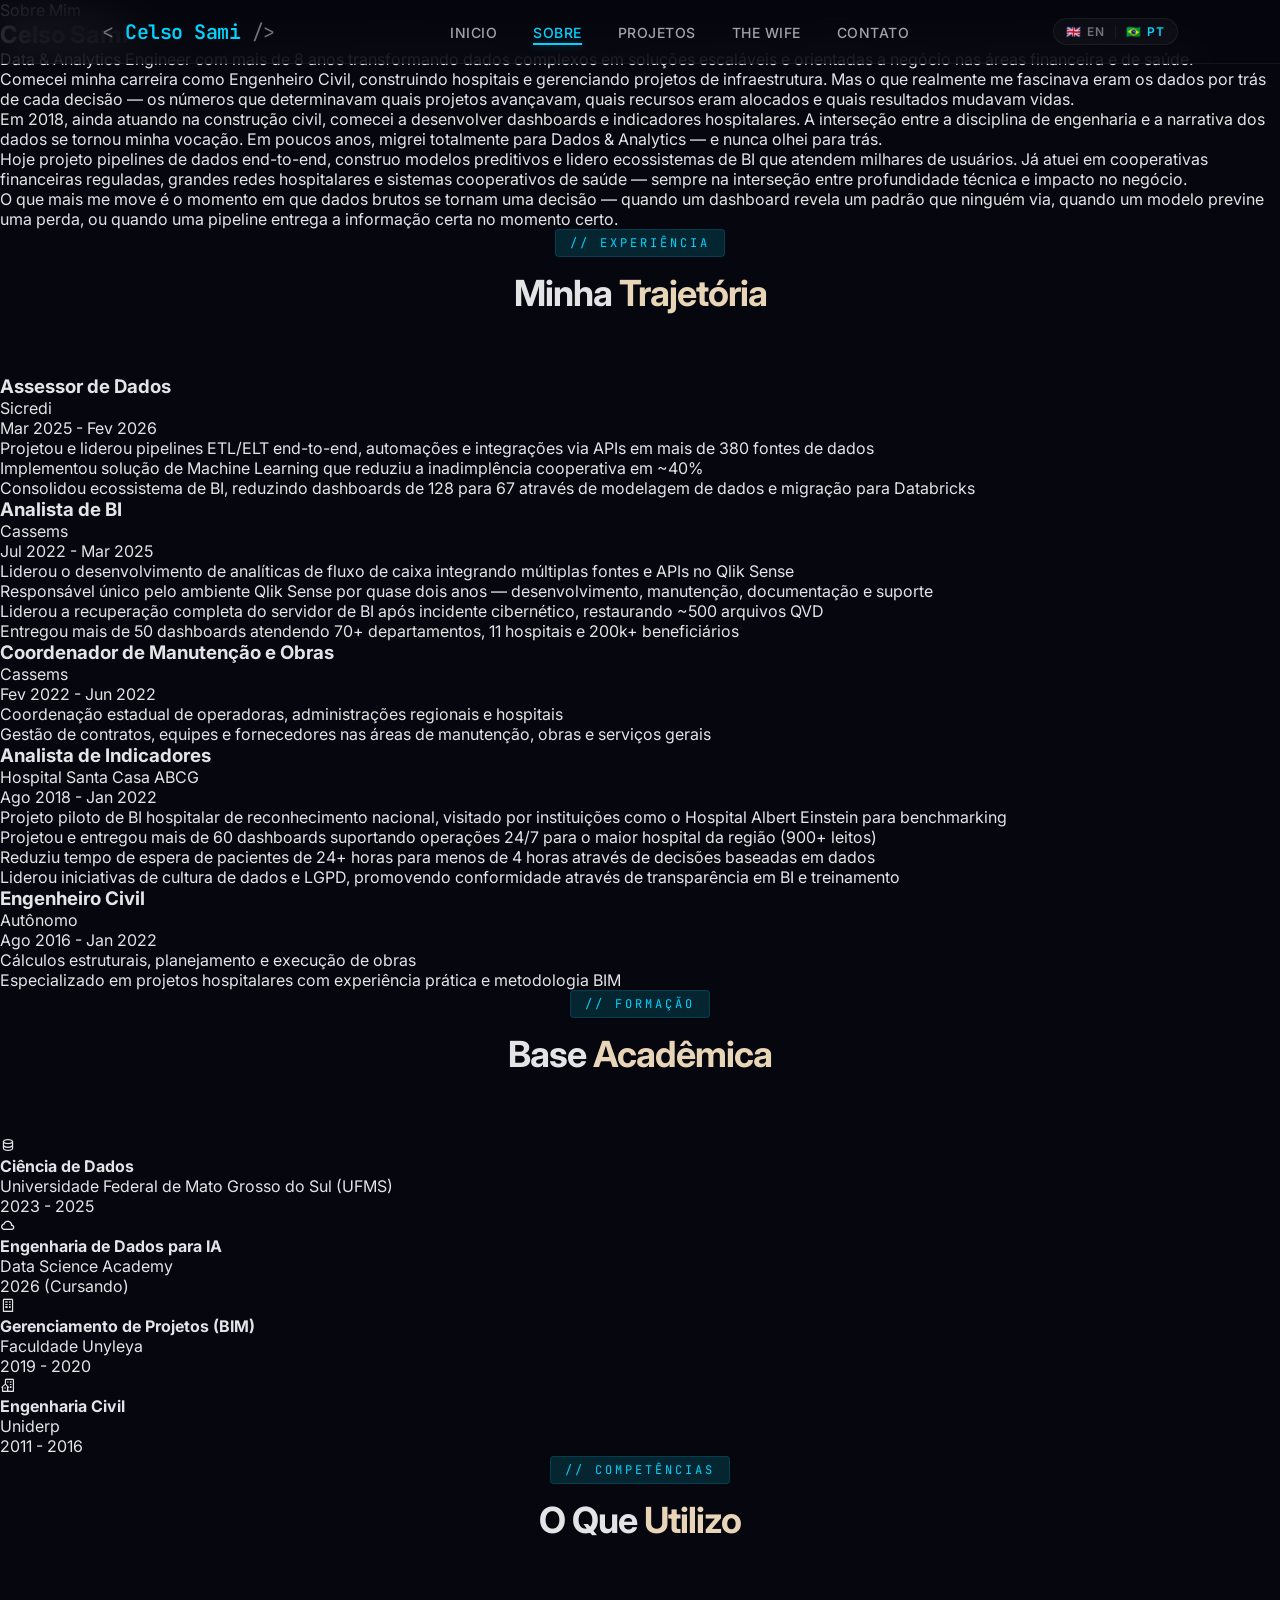
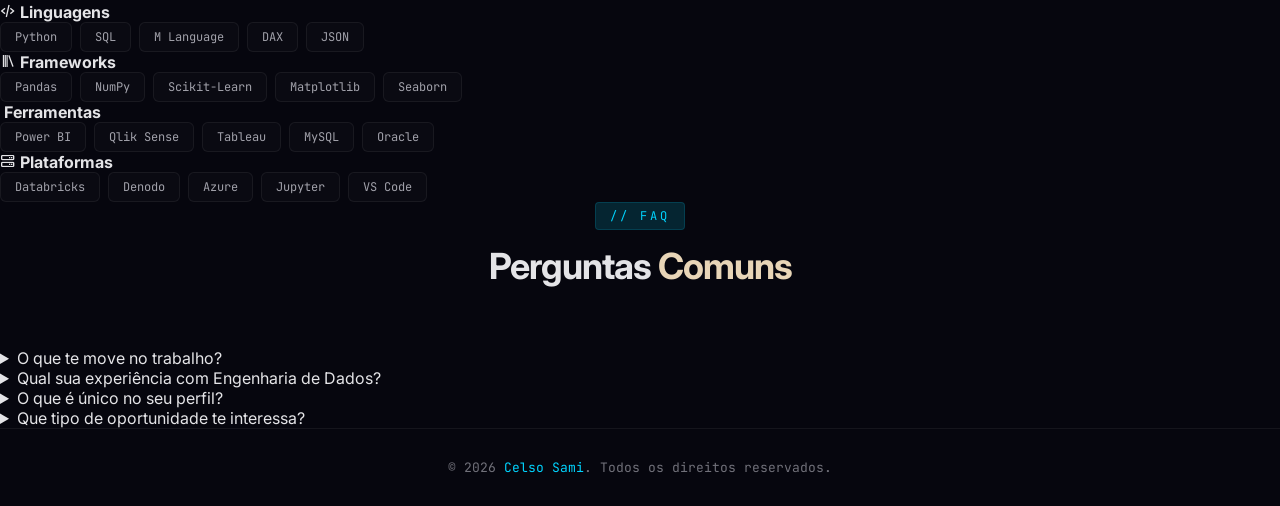
==== about-pt.html @ c9be32ab "Add about-pt.html for Portuguese version of About page This file contains the HTML structure for the" ====
<!DOCTYPE html>
<html lang="pt-BR">
<head>
    <meta charset="UTF-8">
    <meta http-equiv="X-UA-Compatible" content="IE=edge">
    <meta name="viewport" content="width=device-width, initial-scale=1.0">
    <title>Sobre - Celso Sami</title>
    <link rel="stylesheet" href="stylesheet.css">
    <link href='https://unpkg.com/boxicons@2.1.4/css/boxicons.min.css' rel='stylesheet'>
</head>
<body>
    <header class="header">
        <a href="pt-br.html" class="logo">Celso Sami</a>
        <div class="header-right" id="headerRight">
            <nav class="navbar">
                <a href="pt-br.html" style="--i:1">Inicio</a>
                <a href="about-pt.html" style="--i:2" class="active">Sobre</a>
                <a href="pt-br.html#portfolio" style="--i:4">Projetos</a>
                <a href="the-wife-pt.html" style="--i:5">The Wife</a>
                <a href="pt-br.html#contact" style="--i:6">Contato</a>
            </nav>
        </div>
        <div class="header-controls">
            <div class="language-switch">
                <a href="about.html">
                    <span>&#127468;&#127463;</span>
                    <span>EN</span>
                </a>
                <span class="language-divider"></span>
                <a href="about-pt.html" class="active-language">
                    <span>&#127463;&#127479;</span>
                    <span>PT</span>
                </a>
            </div>
            <div class="menu-toggle" id="menuToggle">
                <span></span>
                <span></span>
                <span></span>
            </div>
        </div>
    </header>

    <section class="about-hero">
        <div class="about-hero-content">
            <span class="tag">Sobre Mim</span>
            <h1>Celso <span class="highlight">Sami</span></h1>
            <p>Data & Analytics Engineer com mais de 8 anos transformando dados complexos em soluções escaláveis e orientadas a negócio nas áreas financeira e de saúde.</p>
        </div>
    </section>

    <section class="about-detail">
        <div class="about-detail-container">

            <div class="about-narrative">
                <p>
                    Comecei minha carreira como Engenheiro Civil, construindo hospitais e gerenciando projetos de infraestrutura. Mas o que realmente me fascinava eram os dados por trás de cada decisão — os números que determinavam quais projetos avançavam, quais recursos eram alocados e quais resultados mudavam vidas.
                </p>
                <p>
                    Em 2018, ainda atuando na construção civil, comecei a desenvolver dashboards e indicadores hospitalares. A interseção entre a disciplina de engenharia e a narrativa dos dados se tornou minha vocação. Em poucos anos, migrei totalmente para Dados &amp; Analytics — e nunca olhei para trás.
                </p>
                <p>
                    Hoje projeto pipelines de dados end-to-end, construo modelos preditivos e lidero ecossistemas de BI que atendem milhares de usuários. Já atuei em cooperativas financeiras reguladas, grandes redes hospitalares e sistemas cooperativos de saúde — sempre na interseção entre profundidade técnica e impacto no negócio.
                </p>
                <p>
                    O que mais me move é o momento em que dados brutos se tornam uma decisão — quando um dashboard revela um padrão que ninguém via, quando um modelo previne uma perda, ou quando uma pipeline entrega a informação certa no momento certo.
                </p>
            </div>

            <div class="about-timeline-section">
                <div class="section-header">
                    <span class="label">// Experiência</span>
                    <h2>Minha <span class="accent">Trajetória</span></h2>
                </div>

                <div class="timeline">
                    <div class="timeline-item">
                        <div class="timeline-dot"></div>
                        <div class="timeline-content">
                            <div class="timeline-header">
                                <h3>Assessor de Dados</h3>
                                <span class="timeline-company">Sicredi</span>
                            </div>
                            <span class="timeline-date">Mar 2025 - Fev 2026</span>
                            <ul class="timeline-list">
                                <li>Projetou e liderou pipelines ETL/ELT end-to-end, automações e integrações via APIs em mais de 380 fontes de dados</li>
                                <li>Implementou solução de Machine Learning que reduziu a inadimplência cooperativa em ~40%</li>
                                <li>Consolidou ecossistema de BI, reduzindo dashboards de 128 para 67 através de modelagem de dados e migração para Databricks</li>
                            </ul>
                        </div>
                    </div>

                    <div class="timeline-item">
                        <div class="timeline-dot"></div>
                        <div class="timeline-content">
                            <div class="timeline-header">
                                <h3>Analista de BI</h3>
                                <span class="timeline-company">Cassems</span>
                            </div>
                            <span class="timeline-date">Jul 2022 - Mar 2025</span>
                            <ul class="timeline-list">
                                <li>Liderou o desenvolvimento de analíticas de fluxo de caixa integrando múltiplas fontes e APIs no Qlik Sense</li>
                                <li>Responsável único pelo ambiente Qlik Sense por quase dois anos — desenvolvimento, manutenção, documentação e suporte</li>
                                <li>Liderou a recuperação completa do servidor de BI após incidente cibernético, restaurando ~500 arquivos QVD</li>
                                <li>Entregou mais de 50 dashboards atendendo 70+ departamentos, 11 hospitais e 200k+ beneficiários</li>
                            </ul>
                        </div>
                    </div>

                    <div class="timeline-item">
                        <div class="timeline-dot"></div>
                        <div class="timeline-content">
                            <div class="timeline-header">
                                <h3>Coordenador de Manutenção e Obras</h3>
                                <span class="timeline-company">Cassems</span>
                            </div>
                            <span class="timeline-date">Fev 2022 - Jun 2022</span>
                            <ul class="timeline-list">
                                <li>Coordenação estadual de operadoras, administrações regionais e hospitais</li>
                                <li>Gestão de contratos, equipes e fornecedores nas áreas de manutenção, obras e serviços gerais</li>
                            </ul>
                        </div>
                    </div>

                    <div class="timeline-item">
                        <div class="timeline-dot"></div>
                        <div class="timeline-content">
                            <div class="timeline-header">
                                <h3>Analista de Indicadores</h3>
                                <span class="timeline-company">Hospital Santa Casa ABCG</span>
                            </div>
                            <span class="timeline-date">Ago 2018 - Jan 2022</span>
                            <ul class="timeline-list">
                                <li>Projeto piloto de BI hospitalar de reconhecimento nacional, visitado por instituições como o Hospital Albert Einstein para benchmarking</li>
                                <li>Projetou e entregou mais de 60 dashboards suportando operações 24/7 para o maior hospital da região (900+ leitos)</li>
                                <li>Reduziu tempo de espera de pacientes de 24+ horas para menos de 4 horas através de decisões baseadas em dados</li>
                                <li>Liderou iniciativas de cultura de dados e LGPD, promovendo conformidade através de transparência em BI e treinamento</li>
                            </ul>
                        </div>
                    </div>

                    <div class="timeline-item">
                        <div class="timeline-dot"></div>
                        <div class="timeline-content">
                            <div class="timeline-header">
                                <h3>Engenheiro Civil</h3>
                                <span class="timeline-company">Autônomo</span>
                            </div>
                            <span class="timeline-date">Ago 2016 - Jan 2022</span>
                            <ul class="timeline-list">
                                <li>Cálculos estruturais, planejamento e execução de obras</li>
                                <li>Especializado em projetos hospitalares com experiência prática e metodologia BIM</li>
                            </ul>
                        </div>
                    </div>
                </div>
            </div>

            <div class="about-education-section">
                <div class="section-header">
                    <span class="label">// Formação</span>
                    <h2>Base <span class="accent">Acadêmica</span></h2>
                </div>

                <div class="education-grid">
                    <div class="education-card">
                        <div class="education-icon"><i class='bx bx-data'></i></div>
                        <h4>Ciência de Dados</h4>
                        <p class="education-school">Universidade Federal de Mato Grosso do Sul (UFMS)</p>
                        <span class="education-date">2023 - 2025</span>
                    </div>
                    <div class="education-card">
                        <div class="education-icon"><i class='bx bx-cloud'></i></div>
                        <h4>Engenharia de Dados para IA</h4>
                        <p class="education-school">Data Science Academy</p>
                        <span class="education-date">2026 (Cursando)</span>
                    </div>
                    <div class="education-card">
                        <div class="education-icon"><i class='bx bx-building'></i></div>
                        <h4>Gerenciamento de Projetos (BIM)</h4>
                        <p class="education-school">Faculdade Unyleya</p>
                        <span class="education-date">2019 - 2020</span>
                    </div>
                    <div class="education-card">
                        <div class="education-icon"><i class='bx bx-building-house'></i></div>
                        <h4>Engenharia Civil</h4>
                        <p class="education-school">Uniderp</p>
                        <span class="education-date">2011 - 2016</span>
                    </div>
                </div>
            </div>

            <div class="about-skills-section">
                <div class="section-header">
                    <span class="label">// Competências</span>
                    <h2>O Que <span class="accent">Utilizo</span></h2>
                </div>

                <div class="skills-grid">
                    <div class="skill-group">
                        <h4><i class='bx bx-code-alt'></i> Linguagens</h4>
                        <div class="tech-tags">
                            <span class="tech-tag">Python</span>
                            <span class="tech-tag">SQL</span>
                            <span class="tech-tag">M Language</span>
                            <span class="tech-tag">DAX</span>
                            <span class="tech-tag">JSON</span>
                        </div>
                    </div>
                    <div class="skill-group">
                        <h4><i class='bx bx-library'></i> Frameworks</h4>
                        <div class="tech-tags">
                            <span class="tech-tag">Pandas</span>
                            <span class="tech-tag">NumPy</span>
                            <span class="tech-tag">Scikit-Learn</span>
                            <span class="tech-tag">Matplotlib</span>
                            <span class="tech-tag">Seaborn</span>
                        </div>
                    </div>
                    <div class="skill-group">
                        <h4><i class='bx bx-tool'></i> Ferramentas</h4>
                        <div class="tech-tags">
                            <span class="tech-tag">Power BI</span>
                            <span class="tech-tag">Qlik Sense</span>
                            <span class="tech-tag">Tableau</span>
                            <span class="tech-tag">MySQL</span>
                            <span class="tech-tag">Oracle</span>
                        </div>
                    </div>
                    <div class="skill-group">
                        <h4><i class='bx bx-server'></i> Plataformas</h4>
                        <div class="tech-tags">
                            <span class="tech-tag">Databricks</span>
                            <span class="tech-tag">Denodo</span>
                            <span class="tech-tag">Azure</span>
                            <span class="tech-tag">Jupyter</span>
                            <span class="tech-tag">VS Code</span>
                        </div>
                    </div>
                </div>
            </div>

            <div class="about-faq-section">
                <div class="section-header">
                    <span class="label">// FAQ</span>
                    <h2>Perguntas <span class="accent">Comuns</span></h2>
                </div>

                <div class="faq-list">
                    <details class="faq-item">
                        <summary>O que te move no trabalho?</summary>
                        <p>O momento em que dados brutos se tornam uma decisão. Sou obcecado pela ponte entre dados complexos e insights claros e acionáveis. Cada pipeline que construo, cada modelo que treino, cada dashboard que projeto tem o objetivo de tornar a decisão de alguém mais fácil, mais rápida ou mais bem informada.</p>
                    </details>
                    <details class="faq-item">
                        <summary>Qual sua experiência com Engenharia de Dados?</summary>
                        <p>Profunda e end-to-end. Já construí pipelines processando mais de 380 fontes de dados no Databricks, implementei integrações via APIs, orquestrei workflows ETL/ELT e migrei ecossistemas inteiros de BI. Me importo tanto com qualidade e governança de dados quanto com throughput e performance.</p>
                    </details>
                    <details class="faq-item">
                        <summary>O que é único no seu perfil?</summary>
                        <p>Vim da Engenharia Civil — construindo hospitais e gerenciando projetos de construção. Essa experiência me deu uma mentalidade estruturada, orientada a processos, e profunda compreensão de como os dados impactam operações do mundo real. Sei o que significa trabalhar em ambientes regulados onde a precisão não é opcional.</p>
                    </details>
                    <details class="faq-item">
                        <summary>Que tipo de oportunidade te interessa?</summary>
                        <p>Sou atraído por papéis onde posso construir soluções de dados que criam impacto mensurável no negócio — seja projetando pipelines, liderando estratégia de BI ou construindo modelos de ML. Thrivo em ambientes onde profundidade técnica encontra problemas reais de negócio.</p>
                    </details>
                </div>
            </div>

        </div>
    </section>

    <footer class="footer">
        <p>&copy; 2026 <span>Celso Sami</span>. Todos os direitos reservados.</p>
    </footer>

    <script>
        const menuToggle = document.getElementById('menuToggle');
        const headerRight = document.getElementById('headerRight');
        if (menuToggle && headerRight) {
            menuToggle.addEventListener('click', () => {
                menuToggle.classList.toggle('active');
                headerRight.classList.toggle('open');
            });
            headerRight.querySelectorAll('a').forEach(link => {
                link.addEventListener('click', () => {
                    menuToggle.classList.remove('active');
                    headerRight.classList.remove('open');
                });
            });
        }

        const header = document.querySelector('.header');
        window.addEventListener('scroll', () => {
            if (window.scrollY > 80) {
                header.style.background = 'rgba(6, 6, 14, 0.92)';
                header.style.borderBottomColor = 'rgba(0, 212, 255, 0.08)';
            } else {
                header.style.background = 'rgba(6, 6, 14, 0.75)';
                header.style.borderBottomColor = 'rgba(255, 255, 255, 0.06)';
            }
        });

        document.querySelectorAll('.timeline-item, .education-card, .skill-group, .faq-item').forEach(el => {
            el.style.opacity = '0';
            el.style.transform = 'translateY(30px)';
            el.style.transition = 'opacity .6s ease, transform .6s ease';
        });

        const observer = new IntersectionObserver((entries) => {
            entries.forEach((entry, i) => {
                if (entry.isIntersecting) {
                    setTimeout(() => {
                        entry.target.style.opacity = '1';
                        entry.target.style.transform = 'translateY(0)';
                    }, i * 80);
                    observer.unobserve(entry.target);
                }
            });
        }, { threshold: 0.1 });

        document.querySelectorAll('.timeline-item, .education-card, .skill-group, .faq-item').forEach(el => {
            observer.observe(el);
        });
    </script>
</body>
</html>
---- stylesheet.css ----
@import url('https://fonts.googleapis.com/css2?family=Inter:wght@300;400;500;600;700;800&family=JetBrains+Mono:wght@400;500;600&display=swap');

* {
    margin: 0;
    padding: 0;
    box-sizing: border-box;
}

:root {
    --bg-primary: #06060e;
    --bg-secondary: #0c0c18;
    --bg-card: rgba(12, 12, 24, 0.7);
    --neon-blue: #00d4ff;
    --neon-blue-dim: rgba(0, 212, 255, 0.15);
    --neon-blue-glow: rgba(0, 212, 255, 0.4);
    --neon-beige: #e8d5b7;
    --neon-beige-dim: rgba(232, 213, 183, 0.1);
    --neon-beige-glow: rgba(232, 213, 183, 0.3);
    --text-primary: #e4e4e7;
    --text-secondary: #a1a1aa;
    --text-muted: #71717a;
    --border: rgba(255, 255, 255, 0.06);
    --border-hover: rgba(0, 212, 255, 0.3);
}

html {
    scroll-behavior: smooth;
}

body {
    font-family: 'Inter', sans-serif;
    background: var(--bg-primary);
    color: var(--text-primary);
    overflow-x: hidden;
}

/* ─── Scrollbar ─── */
::-webkit-scrollbar { width: 6px; }
::-webkit-scrollbar-track { background: var(--bg-primary); }
::-webkit-scrollbar-thumb { background: var(--neon-blue); border-radius: 3px; }

/* ─── Header ─── */
.header {
    position: fixed;
    top: 0;
    left: 0;
    width: 100%;
    padding: 18px 8%;
    display: flex;
    justify-content: space-between;
    align-items: center;
    z-index: 1000;
    background: rgba(6, 6, 14, 0.75);
    backdrop-filter: blur(20px);
    border-bottom: 1px solid var(--border);
    transition: background .3s ease;
}

.header-right {
    display: flex;
    align-items: center;
    gap: 30px;
}

.header-controls {
    display: flex;
    align-items: center;
    gap: 24px;
}

.logo {
    font-family: 'JetBrains Mono', monospace;
    font-size: 20px;
    font-weight: 600;
    color: var(--neon-blue);
    text-decoration: none;
    letter-spacing: -0.5px;
    opacity: 0;
    animation: fadeSlideRight .8s ease forwards;
}

.logo::before {
    content: '< ';
    color: var(--text-muted);
    font-weight: 400;
}

.logo::after {
    content: ' />';
    color: var(--text-muted);
    font-weight: 400;
}

.navbar a {
    display: inline-block;
    font-size: 14px;
    color: var(--text-secondary);
    text-decoration: none;
    font-weight: 500;
    letter-spacing: 0.5px;
    text-transform: uppercase;
    margin-left: 32px;
    transition: color .3s;
    opacity: 0;
    animation: fadeSlideDown .6s ease forwards;
    animation-delay: calc(.1s * var(--i));
    position: relative;
}

.navbar a::after {
    content: '';
    position: absolute;
    bottom: -4px;
    left: 0;
    width: 0;
    height: 2px;
    background: var(--neon-blue);
    transition: width .3s ease;
    box-shadow: 0 0 8px var(--neon-blue-glow);
}

.navbar a:hover,
.navbar a.active {
    color: var(--neon-blue);
}

.navbar a:hover::after,
.navbar a.active::after {
    width: 100%;
}

/* ─── Language Switch ─── */
.language-switch {
    display: flex;
    align-items: center;
    gap: 10px;
    padding: 5px 12px;
    border: 1px solid var(--border);
    border-radius: 999px;
    background: rgba(255, 255, 255, 0.03);
}

.language-switch a {
    display: flex;
    align-items: center;
    gap: 5px;
    text-decoration: none;
    color: var(--text-muted);
    font-size: 12px;
    font-weight: 600;
    letter-spacing: 1px;
    text-transform: uppercase;
    transition: color .3s;
}

.language-switch a:hover,
.active-language {
    color: var(--neon-blue) !important;
}

.language-divider {
    width: 1px;
    height: 14px;
    background: var(--border);
}

/* ─── Home Section ─── */
.home {
    position: relative;
    width: 100%;
    min-height: 100vh;
    display: flex;
    align-items: center;
    gap: 40px;
    padding: 100px 8% 0;
    flex-wrap: nowrap;
    background:
        radial-gradient(ellipse 60% 50% at 70% 50%, rgba(0, 212, 255, 0.04) 0%, transparent 70%),
        radial-gradient(ellipse 40% 60% at 20% 80%, rgba(232, 213, 183, 0.03) 0%, transparent 70%),
        var(--bg-primary);
    overflow: hidden;
}

#particle-canvas {
    position: absolute;
    top: 0;
    left: 0;
    width: 100%;
    height: 100%;
    z-index: 1;
    pointer-events: none;
}

.home-content {
    z-index: 2;
    pointer-events: auto;
}

.home-photo {
    z-index: 2;
}

.home::before {
    content: '';
    position: absolute;
    inset: 0;
    z-index: 0;
    background-image:
        linear-gradient(rgba(0, 212, 255, 0.03) 1px, transparent 1px),
        linear-gradient(90deg, rgba(0, 212, 255, 0.03) 1px, transparent 1px);
    background-size: 60px 60px;
    mask-image: radial-gradient(ellipse 70% 60% at 50% 50%, black 20%, transparent 70%);
    -webkit-mask-image: radial-gradient(ellipse 70% 60% at 50% 50%, black 20%, transparent 70%);
}

.home-content {
    flex: 1 1 0%;
    min-width: 0;
    position: relative;
    z-index: 1;
}

.home-content .tag {
    display: inline-block;
    font-family: 'JetBrains Mono', monospace;
    font-size: 13px;
    color: var(--neon-blue);
    letter-spacing: 3px;
    text-transform: uppercase;
    margin-bottom: 20px;
    padding: 6px 16px;
    border: 1px solid var(--neon-blue-dim);
    border-radius: 4px;
    background: var(--neon-blue-dim);
    opacity: 0;
    animation: fadeSlideUp .7s ease forwards;
    animation-delay: .5s;
}

.home-content h1 {
    font-size: 62px;
    font-weight: 800;
    line-height: 1.05;
    letter-spacing: -2px;
    margin-bottom: 8px;
    opacity: 0;
    animation: fadeSlideRight .8s ease forwards;
    animation-delay: .8s;
}

.home-content h1 .highlight {
    background: linear-gradient(135deg, var(--neon-blue), var(--neon-beige));
    -webkit-background-clip: text;
    -webkit-text-fill-color: transparent;
    background-clip: text;
}

.home-content .typed-line {
    font-size: 26px;
    font-weight: 500;
    color: var(--text-secondary);
    margin-bottom: 28px;
    opacity: 0;
    animation: fadeSlideUp .7s ease forwards;
    animation-delay: 1.1s;
}

.home-content .typed-line .text {
    color: var(--neon-beige);
    font-weight: 600;
}

.home-content p {
    font-size: 17px;
    line-height: 1.7;
    color: var(--text-secondary);
    margin-bottom: 36px;
    opacity: 0;
    animation: fadeSlideUp .7s ease forwards;
    animation-delay: 1.3s;
}

.home-photo {
    flex: 0 0 320px;
    position: relative;
    z-index: 1;
    justify-content: flex-end;
    opacity: 0;
    animation: fadeSlideLeft .9s ease forwards;
    animation-delay: 1s;
}

.photo-wrapper {
    position: relative;
    width: 320px;
    height: 295px;
}

.photo-wrapper img {
    width: 100%;
    height: 100%;
    object-fit: cover;
    border-radius: 18px;
    border: 2px solid rgba(0, 212, 255, 0.25);
    position: relative;
    z-index: 2;
}

.photo-glow {
    position: absolute;
    inset: -18px;
    border-radius: 26px;
    background: radial-gradient(circle, rgba(0, 212, 255, 0.12) 0%, transparent 70%);
    z-index: 1;
    animation: glow 4s ease-in-out infinite;
}

.photo-wrapper::before {
    content: '';
    position: absolute;
    inset: -3px;
    border-radius: 22px;
    background: conic-gradient(from 0deg, var(--neon-blue), transparent 40%, var(--neon-beige), transparent 80%, var(--neon-blue));
    z-index: 0;
    animation: rotate 8s linear infinite;
}

.photo-wrapper::after {
    content: '';
    position: absolute;
    inset: 0;
    border-radius: 18px;
    background: var(--bg-primary);
    z-index: 1;
}

.photo-wrapper img {
    z-index: 2;
}

@keyframes rotate {
    from { transform: rotate(0deg); }
    to { transform: rotate(360deg); }
}

.home-sci {
    display: flex;
    gap: 14px;
    margin-bottom: 40px;
    opacity: 0;
    animation: fadeSlideUp .7s ease forwards;
    animation-delay: 1.5s;
}

.home-sci a {
    display: inline-flex;
    justify-content: center;
    align-items: center;
    width: 42px;
    height: 42px;
    border: 1px solid var(--border);
    border-radius: 10px;
    font-size: 18px;
    color: var(--text-secondary);
    text-decoration: none;
    transition: all .3s ease;
    background: rgba(255, 255, 255, 0.02);
}

.home-sci a:hover {
    color: var(--neon-blue);
    border-color: var(--neon-blue);
    background: var(--neon-blue-dim);
    box-shadow: 0 0 20px rgba(0, 212, 255, 0.15);
    transform: translateY(-3px);
}

.btn-box {
    display: inline-flex;
    align-items: center;
    gap: 8px;
    padding: 14px 32px;
    background: transparent;
    border: 1.5px solid var(--neon-blue);
    border-radius: 8px;
    font-size: 14px;
    font-weight: 600;
    color: var(--neon-blue);
    letter-spacing: 1px;
    text-transform: uppercase;
    text-decoration: none;
    transition: all .35s ease;
    opacity: 0;
    animation: fadeSlideUp .7s ease forwards;
    animation-delay: 1.7s;
}

.btn-box:hover {
    background: var(--neon-blue);
    color: var(--bg-primary);
    box-shadow: 0 0 30px rgba(0, 212, 255, 0.3), 0 0 60px rgba(0, 212, 255, 0.1);
}

.btn-box::after {
    content: '→';
    transition: transform .3s ease;
}

.btn-box:hover::after {
    transform: translateX(4px);
}

/* ─── Section Shared ─── */
.section-header {
    text-align: center;
    margin-bottom: 60px;
}

.section-header .label {
    display: inline-block;
    font-family: 'JetBrains Mono', monospace;
    font-size: 12px;
    color: var(--neon-blue);
    letter-spacing: 3px;
    text-transform: uppercase;
    margin-bottom: 14px;
    padding: 5px 14px;
    border: 1px solid var(--neon-blue-dim);
    border-radius: 4px;
    background: var(--neon-blue-dim);
}

.section-header h2 {
    font-size: 36px;
    font-weight: 700;
    letter-spacing: -1px;
    color: var(--text-primary);
}

.section-header h2 .accent {
    color: var(--neon-beige);
}

.section-header p {
    font-size: 16px;
    color: var(--text-muted);
    margin-top: 12px;
    max-width: 550px;
    margin-left: auto;
    margin-right: auto;
    line-height: 1.6;
}

/* ─── About Section ─── */
.about-section {
    width: 100%;
    padding: 100px 8%;
    background:
        radial-gradient(ellipse 50% 40% at 20% 50%, rgba(232, 213, 183, 0.03) 0%, transparent 70%),
        var(--bg-secondary);
    border-top: 1px solid var(--border);
}

.about-container {
    opacity: 0;
}

.about-container.show {
    animation: fadeSlideUp .8s ease forwards;
    animation-delay: .2s;
}

.about-grid {
    display: grid;
    grid-template-columns: 1fr 1fr;
    gap: 60px;
    align-items: start;
}

.about-left .about-text p {
    font-size: 16px;
    line-height: 1.8;
    color: var(--text-secondary);
    margin-bottom: 20px;
}

.about-right {
    display: grid;
    grid-template-columns: 1fr 1fr;
    gap: 16px;
}

.stat-card {
    background: var(--bg-card);
    border: 1px solid var(--border);
    border-radius: 12px;
    padding: 24px;
    text-align: center;
    transition: all .35s ease;
}

.stat-card:hover {
    border-color: var(--border-hover);
    transform: translateY(-4px);
    box-shadow: 0 8px 30px rgba(0, 212, 255, 0.08);
}

.stat-card .number {
    font-size: 32px;
    font-weight: 700;
    color: var(--neon-blue);
    font-family: 'JetBrains Mono', monospace;
}

.stat-card .label {
    font-size: 13px;
    color: var(--text-muted);
    margin-top: 4px;
    text-transform: uppercase;
    letter-spacing: 1px;
}

.tech-stack {
    grid-column: 1 / -1;
    background: var(--bg-card);
    border: 1px solid var(--border);
    border-radius: 12px;
    padding: 24px;
}

.tech-stack h4 {
    font-size: 13px;
    color: var(--text-muted);
    text-transform: uppercase;
    letter-spacing: 2px;
    margin-bottom: 16px;
}

.tech-tags {
    display: flex;
    flex-wrap: wrap;
    gap: 8px;
}

.tech-tag {
    font-family: 'JetBrains Mono', monospace;
    font-size: 12px;
    padding: 6px 14px;
    border: 1px solid var(--border);
    border-radius: 6px;
    color: var(--text-secondary);
    background: rgba(255, 255, 255, 0.02);
    transition: all .3s ease;
}

.tech-tag:hover {
    color: var(--neon-blue);
    border-color: var(--neon-blue);
    background: var(--neon-blue-dim);
}

/* ─── Work Section ─── */
.work-section {
    width: 100%;
    padding: 100px 8%;
    background: var(--bg-primary);
    border-top: 1px solid var(--border);
}

.work-cards {
    display: grid;
    grid-template-columns: repeat(3, 1fr);
    gap: 24px;
}

.work-card {
    background: var(--bg-card);
    border: 1px solid var(--border);
    border-radius: 16px;
    padding: 36px 30px;
    transition: all .4s ease;
    position: relative;
    overflow: hidden;
}

.work-card::before {
    content: '';
    position: absolute;
    top: 0;
    left: 0;
    right: 0;
    height: 2px;
    background: linear-gradient(90deg, transparent, var(--neon-blue), transparent);
    opacity: 0;
    transition: opacity .4s ease;
}

.work-card:hover {
    transform: translateY(-6px);
    border-color: var(--border-hover);
    box-shadow: 0 20px 50px rgba(0, 212, 255, 0.08);
}

.work-card:hover::before {
    opacity: 1;
}

.work-card .icon {
    width: 48px;
    height: 48px;
    display: grid;
    place-items: center;
    border: 1px solid var(--neon-blue-dim);
    border-radius: 10px;
    background: var(--neon-blue-dim);
    margin-bottom: 22px;
    font-size: 22px;
    color: var(--neon-blue);
    transition: all .3s ease;
}

.work-card:hover .icon {
    background: rgba(0, 212, 255, 0.2);
    box-shadow: 0 0 20px rgba(0, 212, 255, 0.15);
}

.work-card h3 {
    font-size: 18px;
    font-weight: 600;
    margin-bottom: 12px;
    color: var(--text-primary);
    transition: color .3s ease;
}

.work-card:hover h3 {
    color: var(--neon-blue);
}

.work-card p {
    font-size: 14px;
    line-height: 1.7;
    color: var(--text-muted);
}

/* ─── Portfolio Section ─── */
.portfolio-section {
    width: 100%;
    padding: 100px 8%;
    background: var(--bg-secondary);
    border-top: 1px solid var(--border);
}

.portfolio-cards {
    display: grid;
    grid-template-columns: repeat(auto-fit, minmax(340px, 1fr));
    gap: 28px;
    max-width: 1100px;
    margin: 0 auto;
}

.project-card {
    position: relative;
    height: 420px;
    border-radius: 16px;
    overflow: hidden;
    border: 1px solid var(--border);
    cursor: pointer;
    transition: all .4s ease;
}

.project-card:hover {
    transform: translateY(-6px);
    box-shadow: 0 20px 50px rgba(0, 212, 255, 0.1);
    border-color: var(--border-hover);
}

.project-img {
    width: 100%;
    height: 100%;
    object-fit: cover;
    transition: transform .6s ease;
}

.project-card:hover .project-img {
    transform: scale(1.08);
}

.project-overlay {
    position: absolute;
    inset: 0;
    background: linear-gradient(
        180deg,
        rgba(6, 6, 14, 0) 30%,
        rgba(6, 6, 14, 0.85) 100%
    );
    transition: background .4s ease;
}

.project-card:hover .project-overlay {
    background: linear-gradient(
        180deg,
        rgba(6, 6, 14, 0.2) 0%,
        rgba(6, 6, 14, 0.92) 100%
    );
}

.project-data {
    position: absolute;
    bottom: 30px;
    left: 30px;
    right: 30px;
    z-index: 2;
}

.project-data .category {
    font-family: 'JetBrains Mono', monospace;
    font-size: 11px;
    color: var(--neon-blue);
    letter-spacing: 2px;
    text-transform: uppercase;
    margin-bottom: 8px;
}

.project-data h3 {
    font-size: 24px;
    font-weight: 700;
    color: var(--text-primary);
}

.project-info {
    position: absolute;
    inset: 0;
    padding: 40px 30px;
    color: var(--text-primary);
    background: rgba(6, 6, 14, 0.92);
    backdrop-filter: blur(16px);
    display: flex;
    flex-direction: column;
    justify-content: center;
    opacity: 0;
    transform: translateY(20px);
    transition: all .4s ease;
    z-index: 3;
}

.project-card:hover .project-info {
    opacity: 1;
    transform: translateY(0);
}

.project-info h3 {
    font-size: 24px;
    font-weight: 700;
    margin-bottom: 16px;
}

.project-info p {
    font-size: 14px;
    line-height: 1.7;
    color: var(--text-secondary);
    margin-bottom: 24px;
}

.project-link {
    display: inline-flex;
    align-items: center;
    gap: 6px;
    padding: 12px 24px;
    background: var(--neon-blue);
    color: var(--bg-primary);
    border-radius: 8px;
    font-size: 13px;
    font-weight: 600;
    letter-spacing: 0.5px;
    text-transform: uppercase;
    text-decoration: none;
    transition: all .3s ease;
    width: fit-content;
}

.project-link:hover {
    box-shadow: 0 0 25px rgba(0, 212, 255, 0.4);
    transform: translateY(-2px);
}

/* ─── Contact Section ─── */
.contact-section {
    width: 100%;
    padding: 100px 8%;
    background: var(--bg-primary);
    border-top: 1px solid var(--border);
}

.contact-grid { 
    max-width: 600px;
    margin: 0 auto;
}

.contact-info {
    display: flex;
    flex-direction: column;
    gap: 20px;
}


.contact-text p {
    font-size: 16px;
    line-height: 1.7;
    color: var(--text-secondary);
    margin-bottom: 32px;
}

.contact-info {
    display: flex;
    flex-direction: column;
    gap: 20px;
}

.contact-item {
    display: flex;
    align-items: center;
    gap: 16px;
    padding: 20px 24px;
    background: var(--bg-card);
    border: 1px solid var(--border);
    border-radius: 12px;
    transition: all .3s ease;
    text-decoration: none;
}

.contact-item:hover {
    border-color: var(--border-hover);
    transform: translateX(6px);
    box-shadow: 0 4px 20px rgba(0, 212, 255, 0.06);
}

.contact-item .icon {
    width: 44px;
    height: 44px;
    display: grid;
    place-items: center;
    border: 1px solid var(--neon-blue-dim);
    border-radius: 10px;
    background: var(--neon-blue-dim);
    font-size: 20px;
    color: var(--neon-blue);
    flex-shrink: 0;
}

.contact-item .info h4 {
    font-size: 13px;
    color: var(--text-muted);
    text-transform: uppercase;
    letter-spacing: 1px;
    margin-bottom: 4px;
}

.contact-item .info span,
.contact-item .info a {
    font-size: 15px;
    color: var(--text-primary);
    text-decoration: none;
    transition: color .3s;
}

.contact-item:hover .info a {
    color: var(--neon-blue);
}

.contact-form {
    display: flex;
    flex-direction: column;
    gap: 16px;
}

.contact-form input,
.contact-form textarea {
    width: 100%;
    padding: 14px 18px;
    background: var(--bg-card);
    border: 1px solid var(--border);
    border-radius: 10px;
    color: var(--text-primary);
    font-family: 'Inter', sans-serif;
    font-size: 14px;
    transition: border-color .3s;
    outline: none;
}

.contact-form input::placeholder,
.contact-form textarea::placeholder {
    color: var(--text-muted);
}

.contact-form input:focus,
.contact-form textarea:focus {
    border-color: var(--neon-blue);
    box-shadow: 0 0 15px rgba(0, 212, 255, 0.08);
}

.contact-form textarea {
    resize: vertical;
    min-height: 130px;
}

.contact-form button {
    padding: 14px 32px;
    background: var(--neon-blue);
    color: var(--bg-primary);
    border: none;
    border-radius: 8px;
    font-family: 'Inter', sans-serif;
    font-size: 14px;
    font-weight: 600;
    letter-spacing: 1px;
    text-transform: uppercase;
    cursor: pointer;
    transition: all .3s ease;
    width: fit-content;
}

.contact-form button:hover {
    box-shadow: 0 0 30px rgba(0, 212, 255, 0.35);
    transform: translateY(-2px);
}

/* ─── Wife Page ─── */
.wife-hero {
    width: 100%;
    min-height: 45vh;
    display: flex;
    align-items: center;
    justify-content: center;
    text-align: center;
    padding: 140px 8% 60px;
    background:
        radial-gradient(ellipse 50% 50% at 50% 40%, rgba(0, 212, 255, 0.04) 0%, transparent 70%),
        radial-gradient(ellipse 40% 50% at 30% 70%, rgba(232, 213, 183, 0.03) 0%, transparent 70%),
        var(--bg-primary);
    position: relative;
}

.wife-hero::before {
    content: '';
    position: absolute;
    inset: 0;
    background-image:
        linear-gradient(rgba(0, 212, 255, 0.03) 1px, transparent 1px),
        linear-gradient(90deg, rgba(0, 212, 255, 0.03) 1px, transparent 1px);
    background-size: 60px 60px;
    mask-image: radial-gradient(ellipse 60% 50% at 50% 50%, black 20%, transparent 70%);
    -webkit-mask-image: radial-gradient(ellipse 60% 50% at 50% 50%, black 20%, transparent 70%);
}

.wife-hero-content {
    position: relative;
    z-index: 1;
}

.wife-hero-content .tag {
    display: inline-block;
    font-family: 'JetBrains Mono', monospace;
    font-size: 13px;
    color: var(--neon-blue);
    letter-spacing: 3px;
    text-transform: uppercase;
    margin-bottom: 20px;
    padding: 6px 16px;
    border: 1px solid var(--neon-blue-dim);
    border-radius: 4px;
    background: var(--neon-blue-dim);
    opacity: 0;
    animation: fadeSlideUp .7s ease forwards;
    animation-delay: .3s;
}

.wife-hero-content h1 {
    font-size: 52px;
    font-weight: 800;
    letter-spacing: -2px;
    margin-bottom: 16px;
    opacity: 0;
    animation: fadeSlideRight .8s ease forwards;
    animation-delay: .5s;
}

.wife-hero-content h1 .highlight {
    background: linear-gradient(135deg, var(--neon-blue), var(--neon-beige));
    -webkit-background-clip: text;
    -webkit-text-fill-color: transparent;
    background-clip: text;
}

.wife-hero-content p {
    font-size: 18px;
    color: var(--text-secondary);
    line-height: 1.6;
    max-width: 500px;
    margin: 0 auto;
    opacity: 0;
    animation: fadeSlideUp .7s ease forwards;
    animation-delay: .7s;
}

.wife-gallery {
    width: 100%;
    padding: 40px 8% 100px;
    background: var(--bg-primary);
}

.gallery-grid {
    display: grid;
    grid-template-columns: repeat(3, 1fr);
    gap: 20px;
    max-width: 1200px;
    margin: 0 auto;
}

.gallery-item {
    position: relative;
    border-radius: 14px;
    overflow: hidden;
    border: 1px solid var(--border);
    cursor: pointer;
    transition: all .4s ease;
    opacity: 0;
    transform: translateY(30px);
}

.gallery-item.show {
    opacity: 1;
    transform: translateY(0);
}

.gallery-item:hover {
    border-color: var(--border-hover);
    transform: translateY(-6px);
    box-shadow: 0 16px 40px rgba(0, 212, 255, 0.1);
}

.gallery-item img {
    width: 100%;
    aspect-ratio: 3 / 4;
    object-fit: cover;
    display: block;
    transition: transform .6s ease;
}

.gallery-item:hover img {
    transform: scale(1.08);
}

.gallery-overlay {
    position: absolute;
    inset: 0;
    background: linear-gradient(180deg, rgba(6, 6, 14, 0) 60%, rgba(6, 6, 14, 0.3) 100%);
    transition: background .4s ease;
}

.gallery-item:hover .gallery-overlay {
    background: linear-gradient(180deg, rgba(0, 212, 255, 0.02) 0%, rgba(6, 6, 14, 0.5) 100%);
}

@media (max-width: 1024px) {
    .gallery-grid { grid-template-columns: repeat(2, 1fr); }
}

@media (max-width: 768px) {
    .wife-hero { min-height: 35vh; padding: 120px 6% 40px; }
    .wife-hero-content h1 { font-size: 36px; }
    .wife-hero-content p { font-size: 16px; }
    .gallery-grid { grid-template-columns: repeat(2, 1fr); gap: 12px; }
    .wife-gallery { padding: 20px 5% 60px; }
}

@media (max-width: 480px) {
    .wife-hero-content h1 { font-size: 30px; }
    .gallery-grid { grid-template-columns: 1fr; gap: 16px; }
}

/* ─── Footer ─── */
.footer {
    padding: 30px 8%;
    text-align: center;
    border-top: 1px solid var(--border);
    background: var(--bg-primary);
}

.footer p {
    font-size: 13px;
    color: var(--text-muted);
    font-family: 'JetBrains Mono', monospace;
}

.footer span {
    color: var(--neon-blue);
}

/* ─── Animations ─── */
@keyframes fadeSlideRight {
    from { opacity: 0; transform: translateX(-40px); }
    to { opacity: 1; transform: translateX(0); }
}

@keyframes fadeSlideLeft {
    from { opacity: 0; transform: translateX(40px); }
    to { opacity: 1; transform: translateX(0); }
}

@keyframes fadeSlideUp {
    from { opacity: 0; transform: translateY(30px); }
    to { opacity: 1; transform: translateY(0); }
}

@keyframes fadeSlideDown {
    from { opacity: 0; transform: translateY(-20px); }
    to { opacity: 1; transform: translateY(0); }
}

@keyframes glow {
    0%, 100% { box-shadow: 0 0 20px rgba(0, 212, 255, 0.1); }
    50% { box-shadow: 0 0 40px rgba(0, 212, 255, 0.2); }
}

/* ─── Hamburger ─── */
.menu-toggle {
    display: none;
    flex-direction: column;
    gap: 5px;
    cursor: pointer;
    z-index: 1001;
    padding: 4px;
}

.menu-toggle span {
    display: block;
    width: 24px;
    height: 2px;
    background: var(--text-primary);
    border-radius: 2px;
    transition: all .3s ease;
    transform-origin: center;
}

.menu-toggle.active span:nth-child(1) {
    transform: translateY(7px) rotate(45deg);
    background: var(--neon-blue);
}

.menu-toggle.active span:nth-child(2) {
    opacity: 0;
    transform: scaleX(0);
}

.menu-toggle.active span:nth-child(3) {
    transform: translateY(-7px) rotate(-45deg);
    background: var(--neon-blue);
}

/* ─── Responsive ─── */
@media (max-width: 1024px) {
    .about-grid { grid-template-columns: 1fr; gap: 40px; }
    .contact-grid { grid-template-columns: 1fr; gap: 40px; }
    .work-cards { grid-template-columns: repeat(2, 1fr); }
}

@media (max-width: 768px) {
    .menu-toggle { display: flex; }

    .header {
        padding: 14px 5%;
        justify-content: space-between;
    }
    .logo { font-size: 17px; }

    .header-right {
        position: fixed;
        top: 0;
        right: -100%;
        width: 70%;
        max-width: 300px;
        height: 100vh;
        flex-direction: column;
        align-items: flex-start;
        justify-content: center;
        gap: 0;
        padding: 80px 40px 40px;
        background: rgba(6, 6, 14, 0.97);
        backdrop-filter: blur(24px);
        border-left: 1px solid var(--border);
        transition: right .35s ease;
        z-index: 1000;
    }

    .header-right.open {
        right: 0;
    }

    .navbar {
        display: flex;
        flex-direction: column;
        gap: 24px;
    }

    .navbar a {
        font-size: 16px;
        margin-left: 0;
        letter-spacing: 1px;
    }

    .home {
        flex-direction: column;
        justify-content: center;
        text-align: center;
        padding: 120px 6% 60px;
    }
    .home-content { flex: none; max-width: 100%; }
    .home-content h1 { font-size: 38px; letter-spacing: -1px; }
    .home-content .typed-line { font-size: 20px; }
    .home-content p { font-size: 15px; }
    .home-sci { justify-content: center; }
    .home-photo { flex: none; margin-top: 50px; }
    .photo-wrapper { width: 240px; height: 221px; }
    
    .section-header h2 { font-size: 28px; }
    .about-right { grid-template-columns: 1fr 1fr; }
    .work-cards { grid-template-columns: 1fr; }
    .portfolio-cards { grid-template-columns: 1fr; }
}

@media (max-width: 480px) {
    .header-right {
        width: 85%;
        padding: 80px 30px 30px;
    }
    
    .header-controls {
        gap: 16px;
    }
    
    .home-content h1 { font-size: 30px; }
    .about-right { grid-template-columns: 1fr; }
}
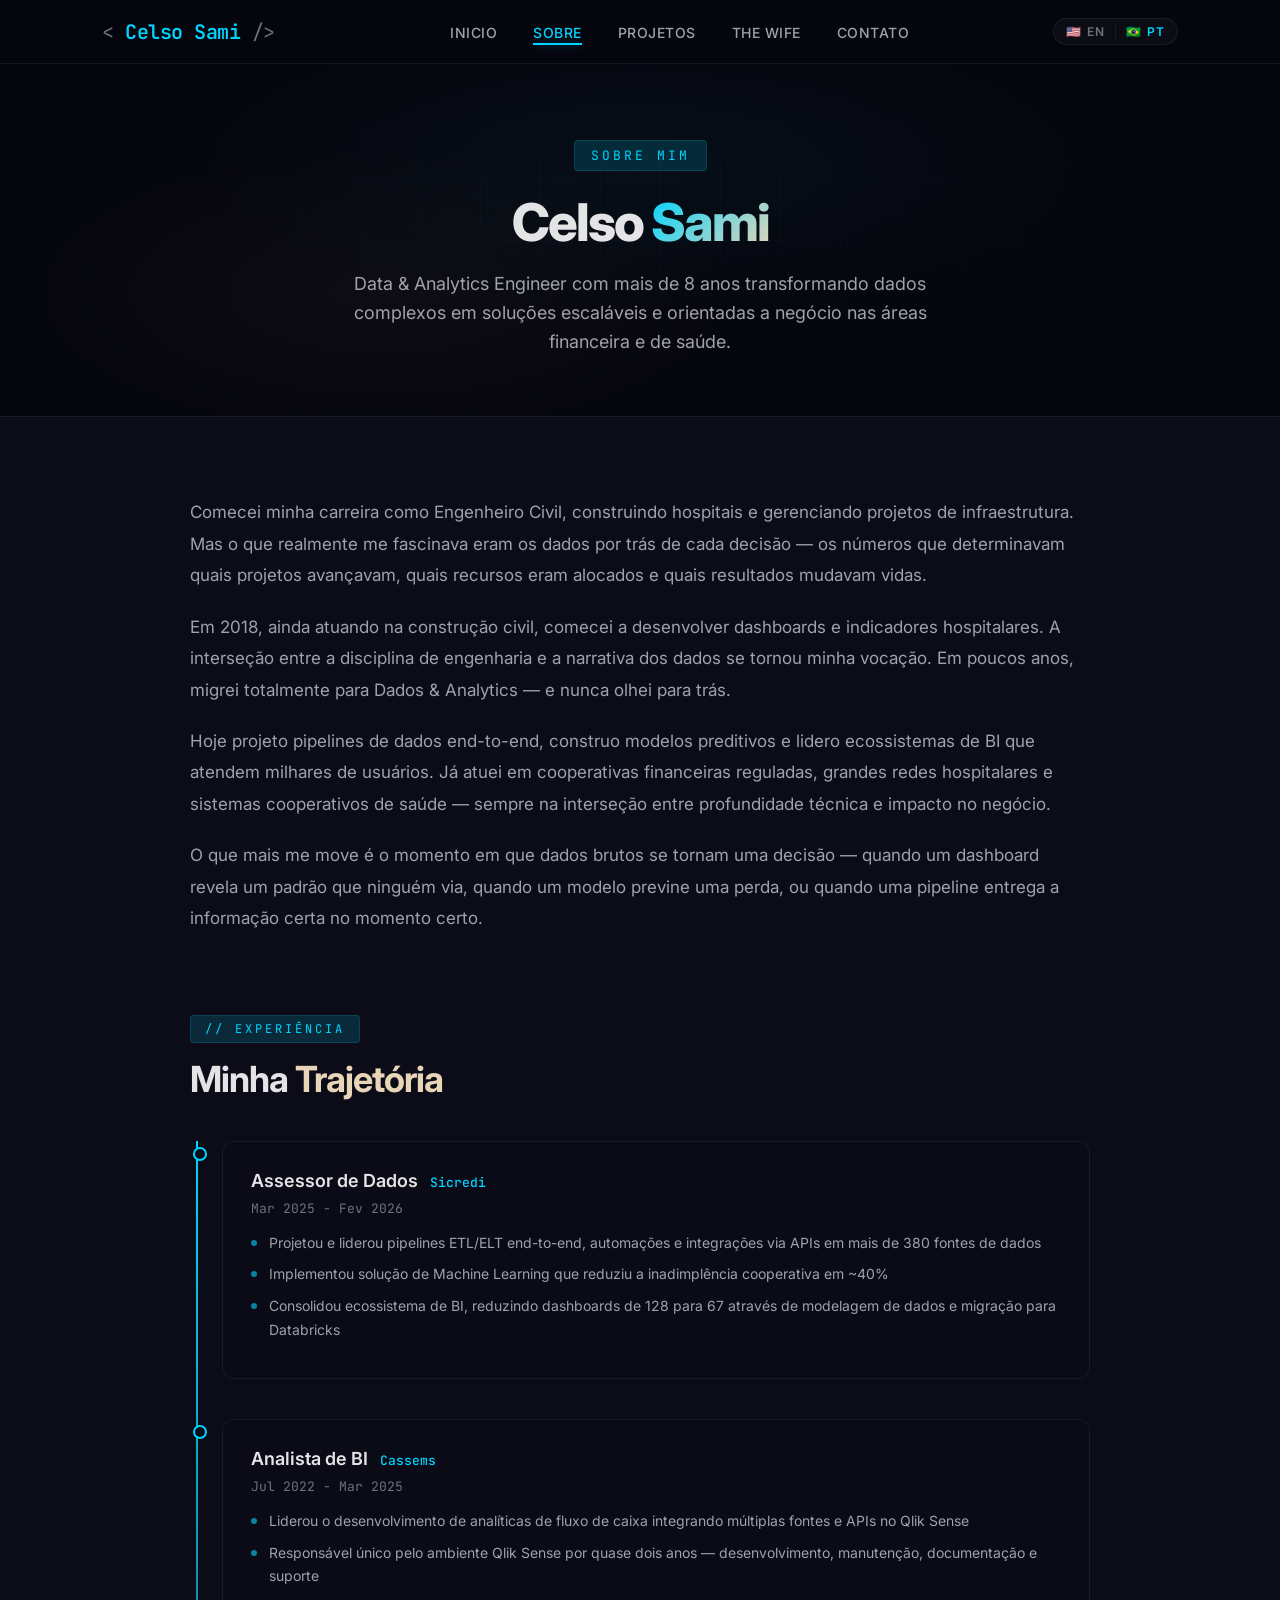
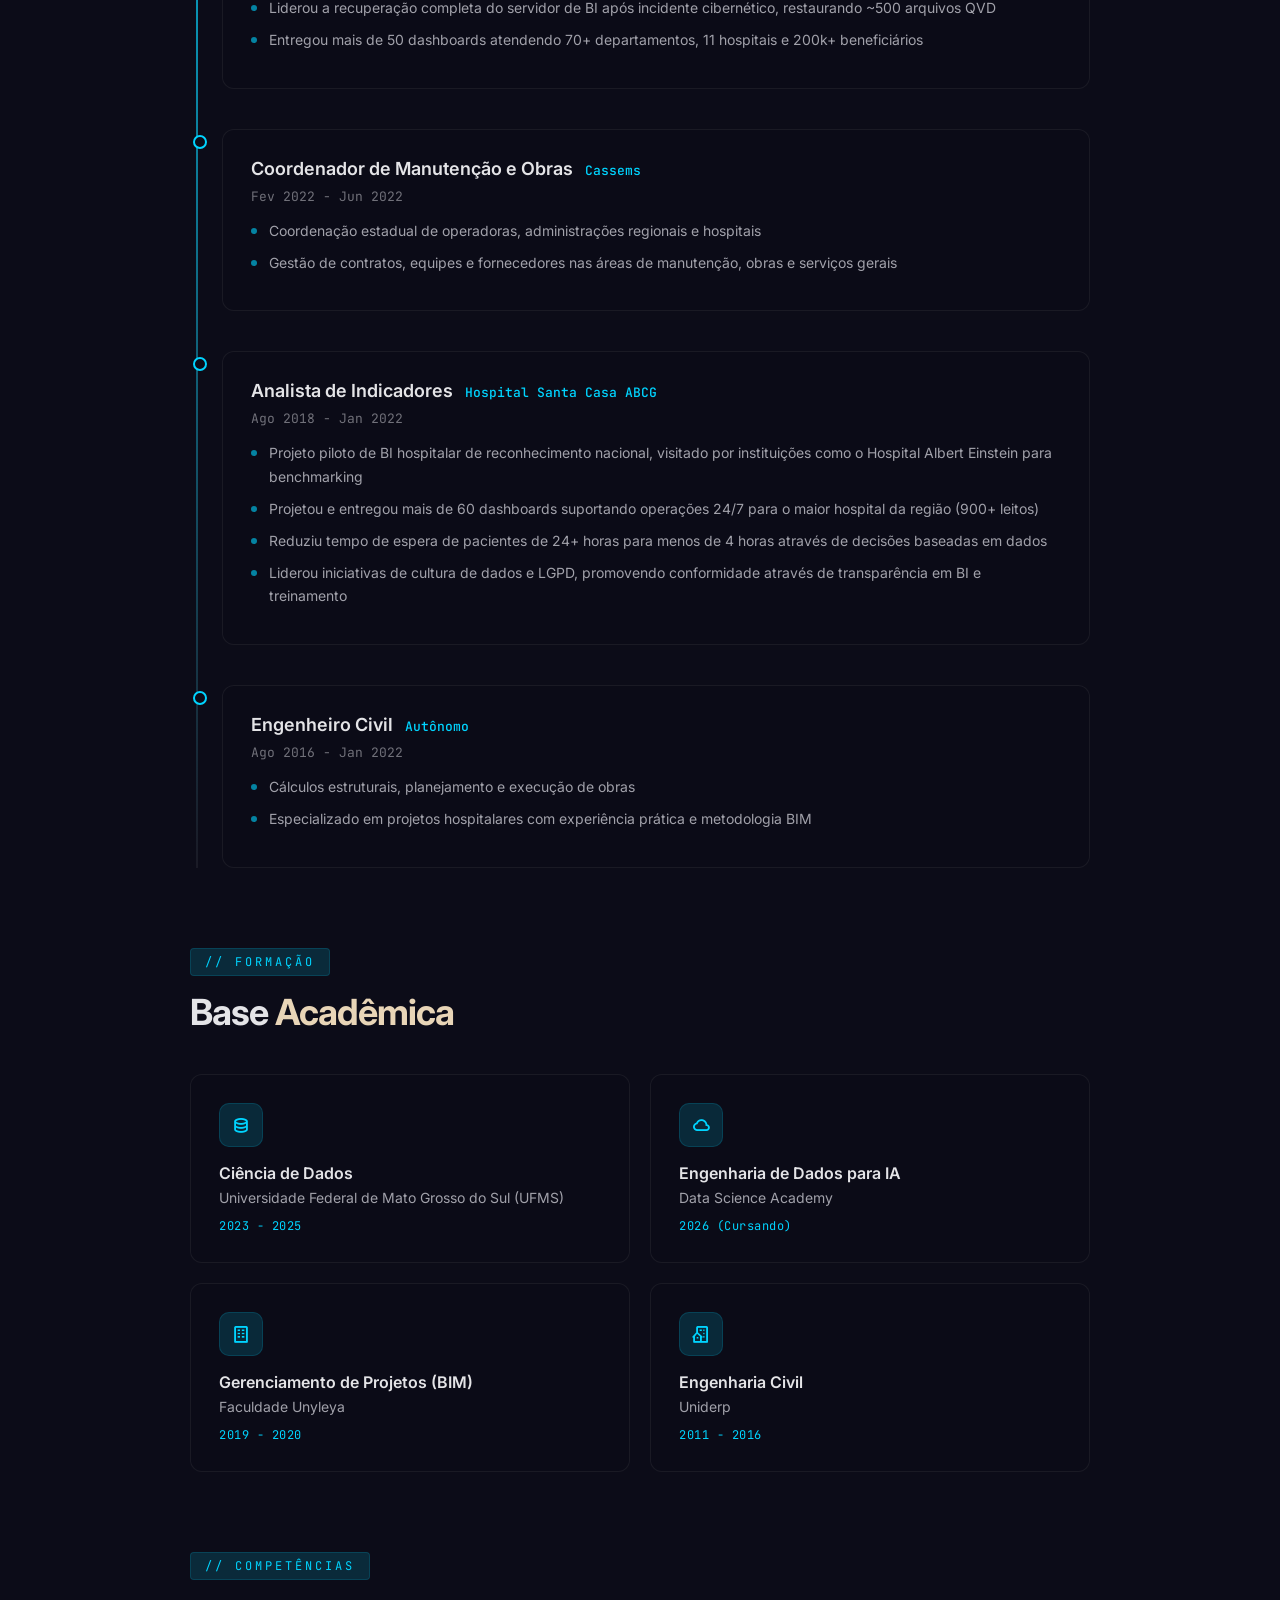
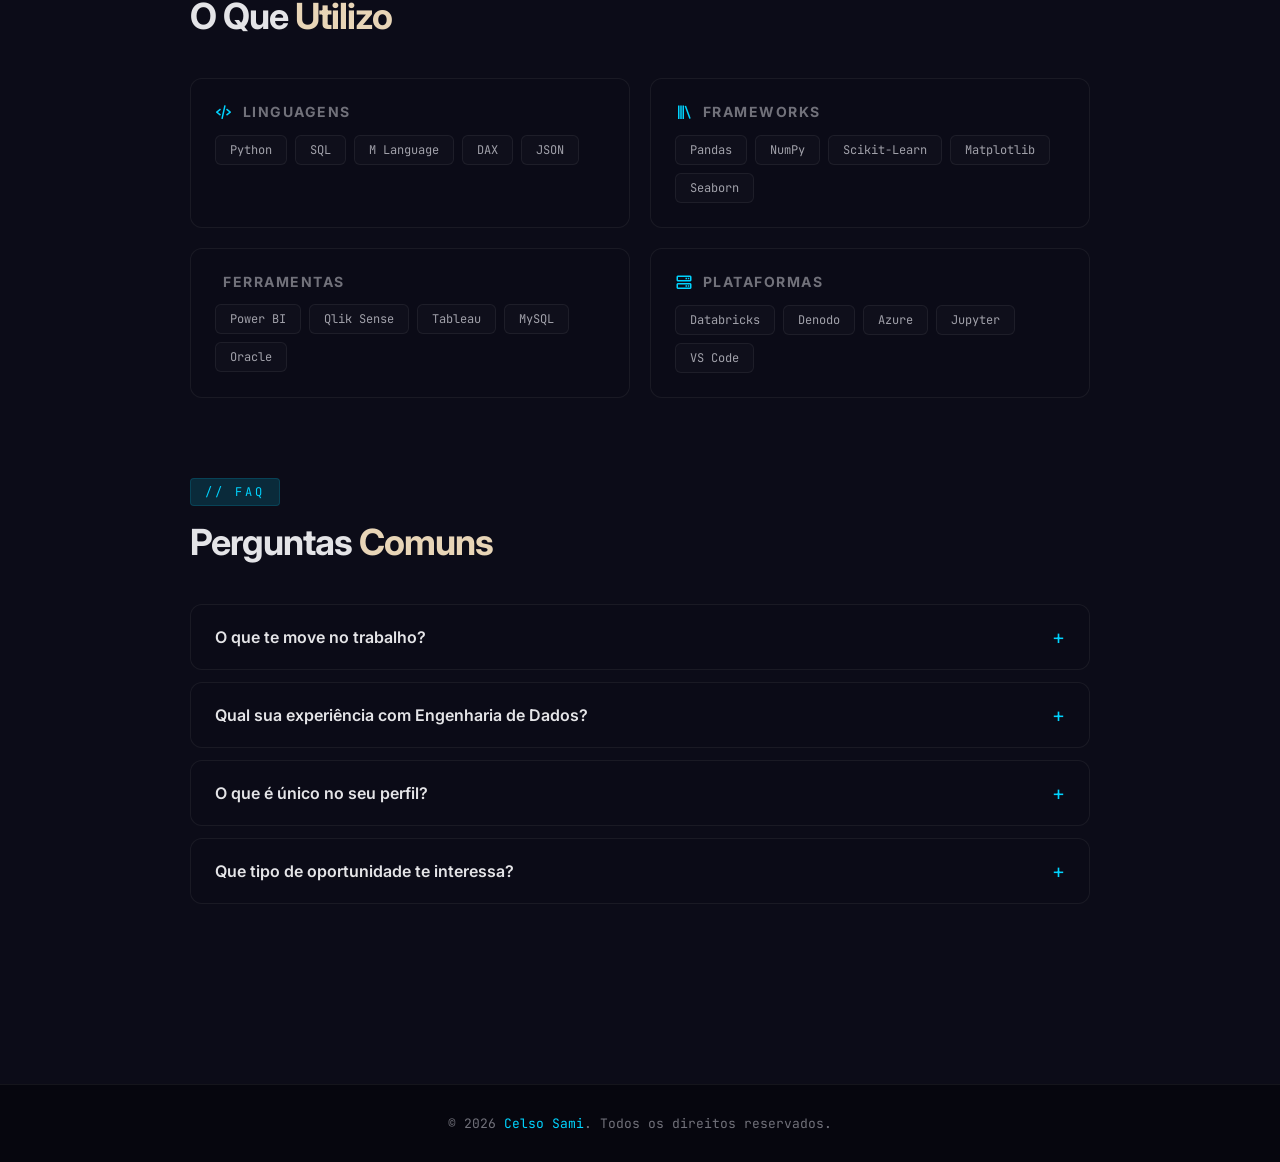
==== commit be4acaa4: "Update language switch icon to US flag" ====
--- a/about-pt.html
+++ b/about-pt.html
@@ -23,7 +23,7 @@
         <div class="header-controls">
             <div class="language-switch">
                 <a href="about.html">
-                    <span>&#127468;&#127463;</span>
+                    <span>🇺🇸</span>
                     <span>EN</span>
                 </a>
                 <span class="language-divider"></span>
--- a/stylesheet.css
+++ b/stylesheet.css
@@ -1076,6 +1076,383 @@
 @media (max-width: 480px) {
     .wife-hero-content h1 { font-size: 30px; }
     .gallery-grid { grid-template-columns: 1fr; gap: 16px; }
+}
+
+/* ─── About Page ─── */
+.about-hero {
+    width: 100%;
+    min-height: 45vh;
+    display: flex;
+    align-items: center;
+    justify-content: center;
+    text-align: center;
+    padding: 140px 8% 60px;
+    background:
+        radial-gradient(ellipse 50% 50% at 50% 40%, rgba(0, 212, 255, 0.04) 0%, transparent 70%),
+        radial-gradient(ellipse 40% 50% at 30% 70%, rgba(232, 213, 183, 0.03) 0%, transparent 70%),
+        var(--bg-primary);
+    position: relative;
+}
+
+.about-hero::before {
+    content: '';
+    position: absolute;
+    inset: 0;
+    background-image:
+        linear-gradient(rgba(0, 212, 255, 0.03) 1px, transparent 1px),
+        linear-gradient(90deg, rgba(0, 212, 255, 0.03) 1px, transparent 1px);
+    background-size: 60px 60px;
+    mask-image: radial-gradient(ellipse 60% 50% at 50% 50%, black 20%, transparent 70%);
+    -webkit-mask-image: radial-gradient(ellipse 60% 50% at 50% 50%, black 20%, transparent 70%);
+}
+
+.about-hero-content {
+    position: relative;
+    z-index: 1;
+}
+
+.about-hero-content .tag {
+    display: inline-block;
+    font-family: 'JetBrains Mono', monospace;
+    font-size: 13px;
+    color: var(--neon-blue);
+    letter-spacing: 3px;
+    text-transform: uppercase;
+    margin-bottom: 20px;
+    padding: 6px 16px;
+    border: 1px solid var(--neon-blue-dim);
+    border-radius: 4px;
+    background: var(--neon-blue-dim);
+    opacity: 0;
+    animation: fadeSlideUp .7s ease forwards;
+    animation-delay: .3s;
+}
+
+.about-hero-content h1 {
+    font-size: 52px;
+    font-weight: 800;
+    letter-spacing: -2px;
+    margin-bottom: 16px;
+    opacity: 0;
+    animation: fadeSlideRight .8s ease forwards;
+    animation-delay: .5s;
+}
+
+.about-hero-content h1 .highlight {
+    background: linear-gradient(135deg, var(--neon-blue), var(--neon-beige));
+    -webkit-background-clip: text;
+    -webkit-text-fill-color: transparent;
+    background-clip: text;
+}
+
+.about-hero-content p {
+    font-size: 18px;
+    color: var(--text-secondary);
+    line-height: 1.6;
+    max-width: 600px;
+    margin: 0 auto;
+    opacity: 0;
+    animation: fadeSlideUp .7s ease forwards;
+    animation-delay: .7s;
+}
+
+.about-detail {
+    width: 100%;
+    padding: 80px 8% 100px;
+    background: var(--bg-secondary);
+    border-top: 1px solid var(--border);
+}
+
+.about-detail-container {
+    max-width: 900px;
+    margin: 0 auto;
+}
+
+.about-narrative {
+    margin-bottom: 80px;
+}
+
+.about-narrative p {
+    font-size: 17px;
+    line-height: 1.85;
+    color: var(--text-secondary);
+    margin-bottom: 20px;
+}
+
+.about-timeline-section,
+.about-education-section,
+.about-skills-section,
+.about-faq-section {
+    margin-bottom: 80px;
+}
+
+.about-timeline-section .section-header,
+.about-education-section .section-header,
+.about-skills-section .section-header,
+.about-faq-section .section-header {
+    text-align: left;
+    margin-bottom: 40px;
+}
+
+/* ─── Timeline ─── */
+.timeline {
+    position: relative;
+    padding-left: 32px;
+}
+
+.timeline::before {
+    content: '';
+    position: absolute;
+    left: 6px;
+    top: 0;
+    bottom: 0;
+    width: 2px;
+    background: linear-gradient(180deg, var(--neon-blue), var(--border));
+}
+
+.timeline-item {
+    position: relative;
+    margin-bottom: 40px;
+}
+
+.timeline-dot {
+    position: absolute;
+    left: -29px;
+    top: 6px;
+    width: 14px;
+    height: 14px;
+    border-radius: 50%;
+    background: var(--bg-secondary);
+    border: 2px solid var(--neon-blue);
+    z-index: 1;
+    transition: all .3s ease;
+}
+
+.timeline-item:hover .timeline-dot {
+    background: var(--neon-blue);
+    box-shadow: 0 0 12px rgba(0, 212, 255, 0.4);
+}
+
+.timeline-content {
+    background: var(--bg-card);
+    border: 1px solid var(--border);
+    border-radius: 12px;
+    padding: 28px;
+    transition: all .35s ease;
+}
+
+.timeline-item:hover .timeline-content {
+    border-color: var(--border-hover);
+    box-shadow: 0 8px 30px rgba(0, 212, 255, 0.06);
+}
+
+.timeline-header {
+    display: flex;
+    align-items: baseline;
+    gap: 12px;
+    margin-bottom: 6px;
+    flex-wrap: wrap;
+}
+
+.timeline-header h3 {
+    font-size: 18px;
+    font-weight: 600;
+    color: var(--text-primary);
+}
+
+.timeline-company {
+    font-family: 'JetBrains Mono', monospace;
+    font-size: 13px;
+    color: var(--neon-blue);
+    font-weight: 500;
+}
+
+.timeline-date {
+    display: inline-block;
+    font-size: 13px;
+    color: var(--text-muted);
+    font-family: 'JetBrains Mono', monospace;
+    margin-bottom: 14px;
+}
+
+.timeline-list {
+    list-style: none;
+    padding: 0;
+    margin: 0;
+}
+
+.timeline-list li {
+    position: relative;
+    padding-left: 18px;
+    font-size: 14px;
+    line-height: 1.7;
+    color: var(--text-secondary);
+    margin-bottom: 8px;
+}
+
+.timeline-list li::before {
+    content: '';
+    position: absolute;
+    left: 0;
+    top: 9px;
+    width: 6px;
+    height: 6px;
+    border-radius: 50%;
+    background: var(--neon-blue);
+    opacity: 0.6;
+}
+
+/* ─── Education Grid ─── */
+.education-grid {
+    display: grid;
+    grid-template-columns: repeat(2, 1fr);
+    gap: 20px;
+}
+
+.education-card {
+    background: var(--bg-card);
+    border: 1px solid var(--border);
+    border-radius: 12px;
+    padding: 28px;
+    transition: all .35s ease;
+}
+
+.education-card:hover {
+    border-color: var(--border-hover);
+    transform: translateY(-4px);
+    box-shadow: 0 8px 30px rgba(0, 212, 255, 0.08);
+}
+
+.education-icon {
+    width: 44px;
+    height: 44px;
+    display: grid;
+    place-items: center;
+    border: 1px solid var(--neon-blue-dim);
+    border-radius: 10px;
+    background: var(--neon-blue-dim);
+    font-size: 20px;
+    color: var(--neon-blue);
+    margin-bottom: 16px;
+}
+
+.education-card h4 {
+    font-size: 16px;
+    font-weight: 600;
+    color: var(--text-primary);
+    margin-bottom: 6px;
+}
+
+.education-school {
+    font-size: 14px;
+    color: var(--text-secondary);
+    margin-bottom: 8px;
+}
+
+.education-date {
+    font-size: 12px;
+    color: var(--neon-blue);
+    font-family: 'JetBrains Mono', monospace;
+    letter-spacing: 0.5px;
+}
+
+/* ─── Skills Grid ─── */
+.skills-grid {
+    display: grid;
+    grid-template-columns: repeat(2, 1fr);
+    gap: 20px;
+}
+
+.skill-group {
+    background: var(--bg-card);
+    border: 1px solid var(--border);
+    border-radius: 12px;
+    padding: 24px;
+    transition: all .35s ease;
+}
+
+.skill-group:hover {
+    border-color: var(--border-hover);
+}
+
+.skill-group h4 {
+    font-size: 14px;
+    color: var(--text-muted);
+    text-transform: uppercase;
+    letter-spacing: 1.5px;
+    margin-bottom: 14px;
+    display: flex;
+    align-items: center;
+    gap: 8px;
+}
+
+.skill-group h4 i {
+    color: var(--neon-blue);
+    font-size: 18px;
+}
+
+/* ─── FAQ ─── */
+.faq-list {
+    display: flex;
+    flex-direction: column;
+    gap: 12px;
+}
+
+.faq-item {
+    background: var(--bg-card);
+    border: 1px solid var(--border);
+    border-radius: 12px;
+    overflow: hidden;
+    transition: all .35s ease;
+}
+
+.faq-item:hover {
+    border-color: var(--border-hover);
+}
+
+.faq-item[open] {
+    border-color: var(--border-hover);
+    box-shadow: 0 4px 20px rgba(0, 212, 255, 0.06);
+}
+
+.faq-item summary {
+    padding: 20px 24px;
+    font-size: 16px;
+    font-weight: 600;
+    color: var(--text-primary);
+    cursor: pointer;
+    list-style: none;
+    display: flex;
+    align-items: center;
+    justify-content: space-between;
+    transition: color .3s;
+}
+
+.faq-item summary::-webkit-details-marker {
+    display: none;
+}
+
+.faq-item summary::after {
+    content: '+';
+    font-size: 20px;
+    color: var(--neon-blue);
+    font-weight: 400;
+    transition: transform .3s ease;
+}
+
+.faq-item[open] summary::after {
+    transform: rotate(45deg);
+}
+
+.faq-item summary:hover {
+    color: var(--neon-blue);
+}
+
+.faq-item p {
+    padding: 0 24px 20px;
+    font-size: 15px;
+    line-height: 1.7;
+    color: var(--text-secondary);
 }
 
 /* ─── Footer ─── */
@@ -1226,6 +1603,16 @@
     .about-right { grid-template-columns: 1fr 1fr; }
     .work-cards { grid-template-columns: 1fr; }
     .portfolio-cards { grid-template-columns: 1fr; }
+    .about-hero { min-height: 35vh; padding: 120px 6% 40px; }
+    .about-hero-content h1 { font-size: 36px; }
+    .about-hero-content p { font-size: 16px; }
+    .about-detail { padding: 60px 6% 60px; }
+    .education-grid { grid-template-columns: 1fr; }
+    .skills-grid { grid-template-columns: 1fr; }
+    .about-timeline-section .section-header,
+    .about-education-section .section-header,
+    .about-skills-section .section-header,
+    .about-faq-section .section-header { text-align: center; }
 }
 
 @media (max-width: 480px) {
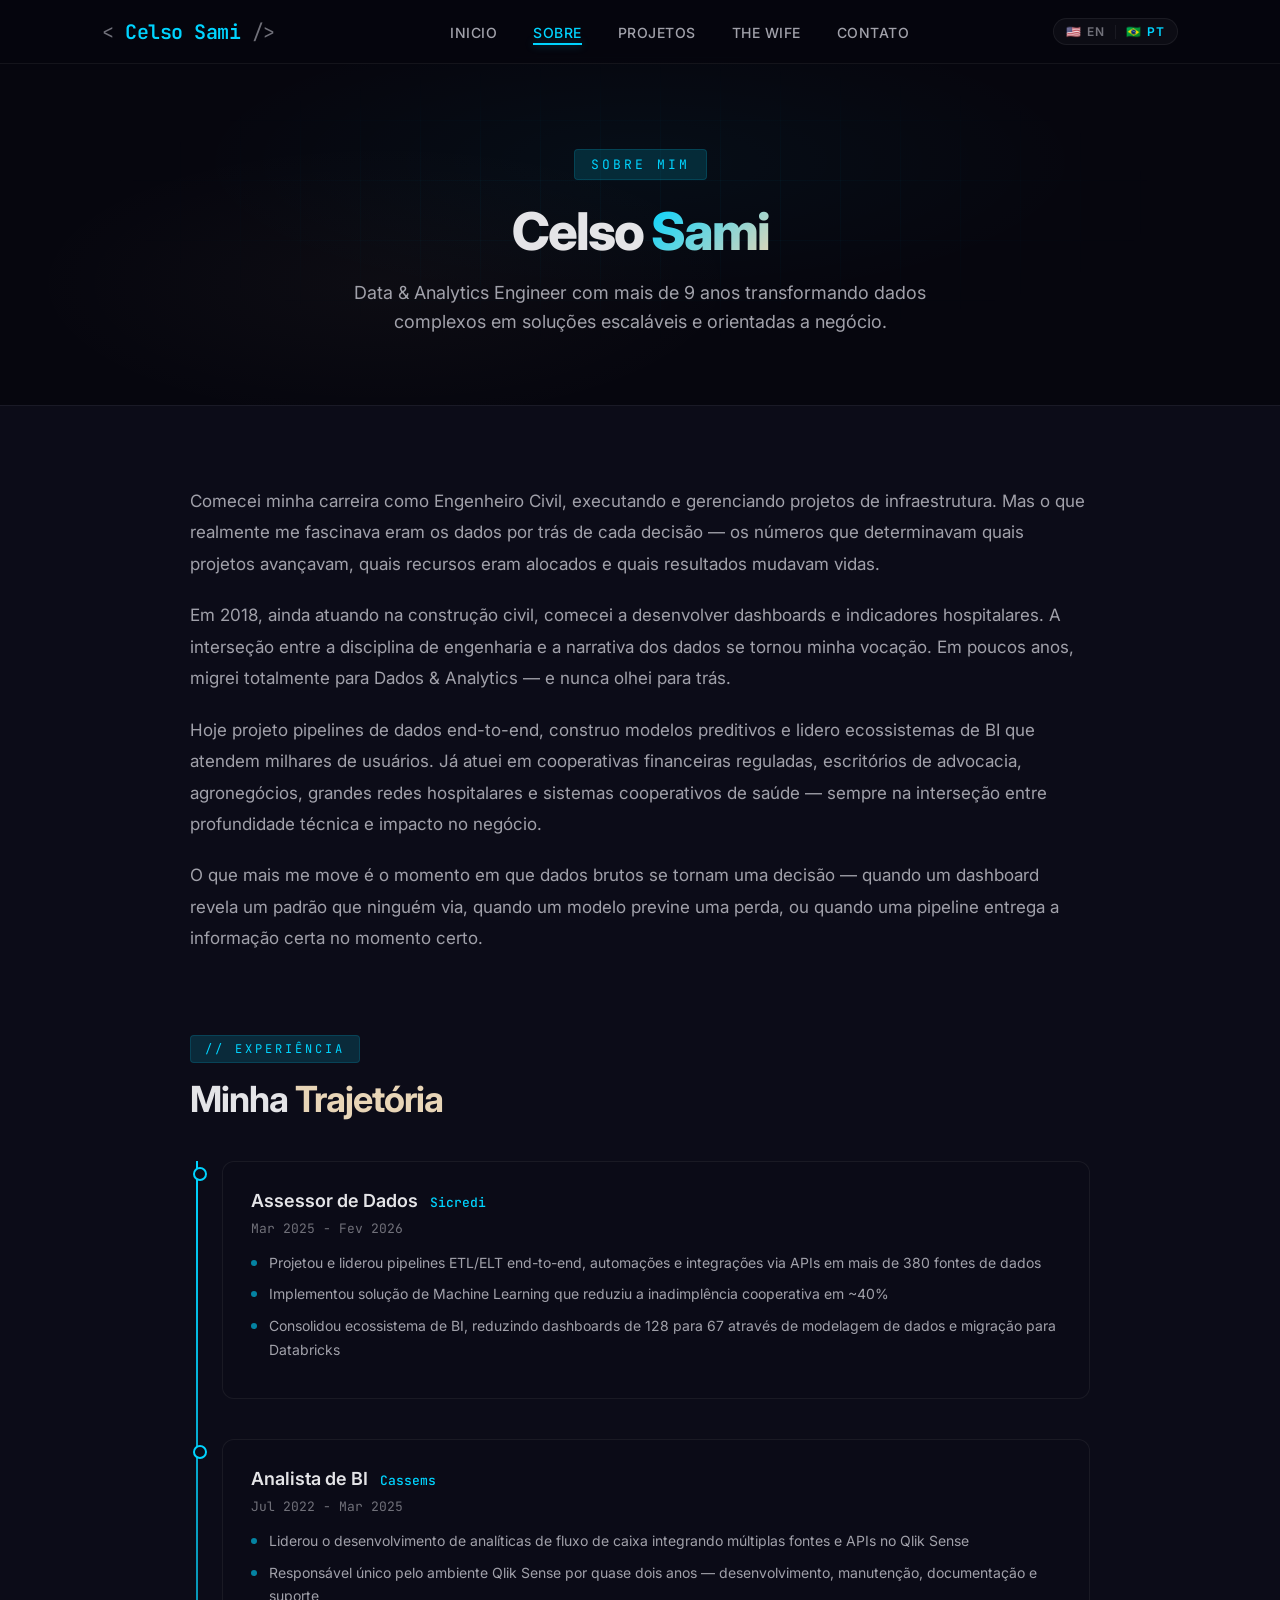
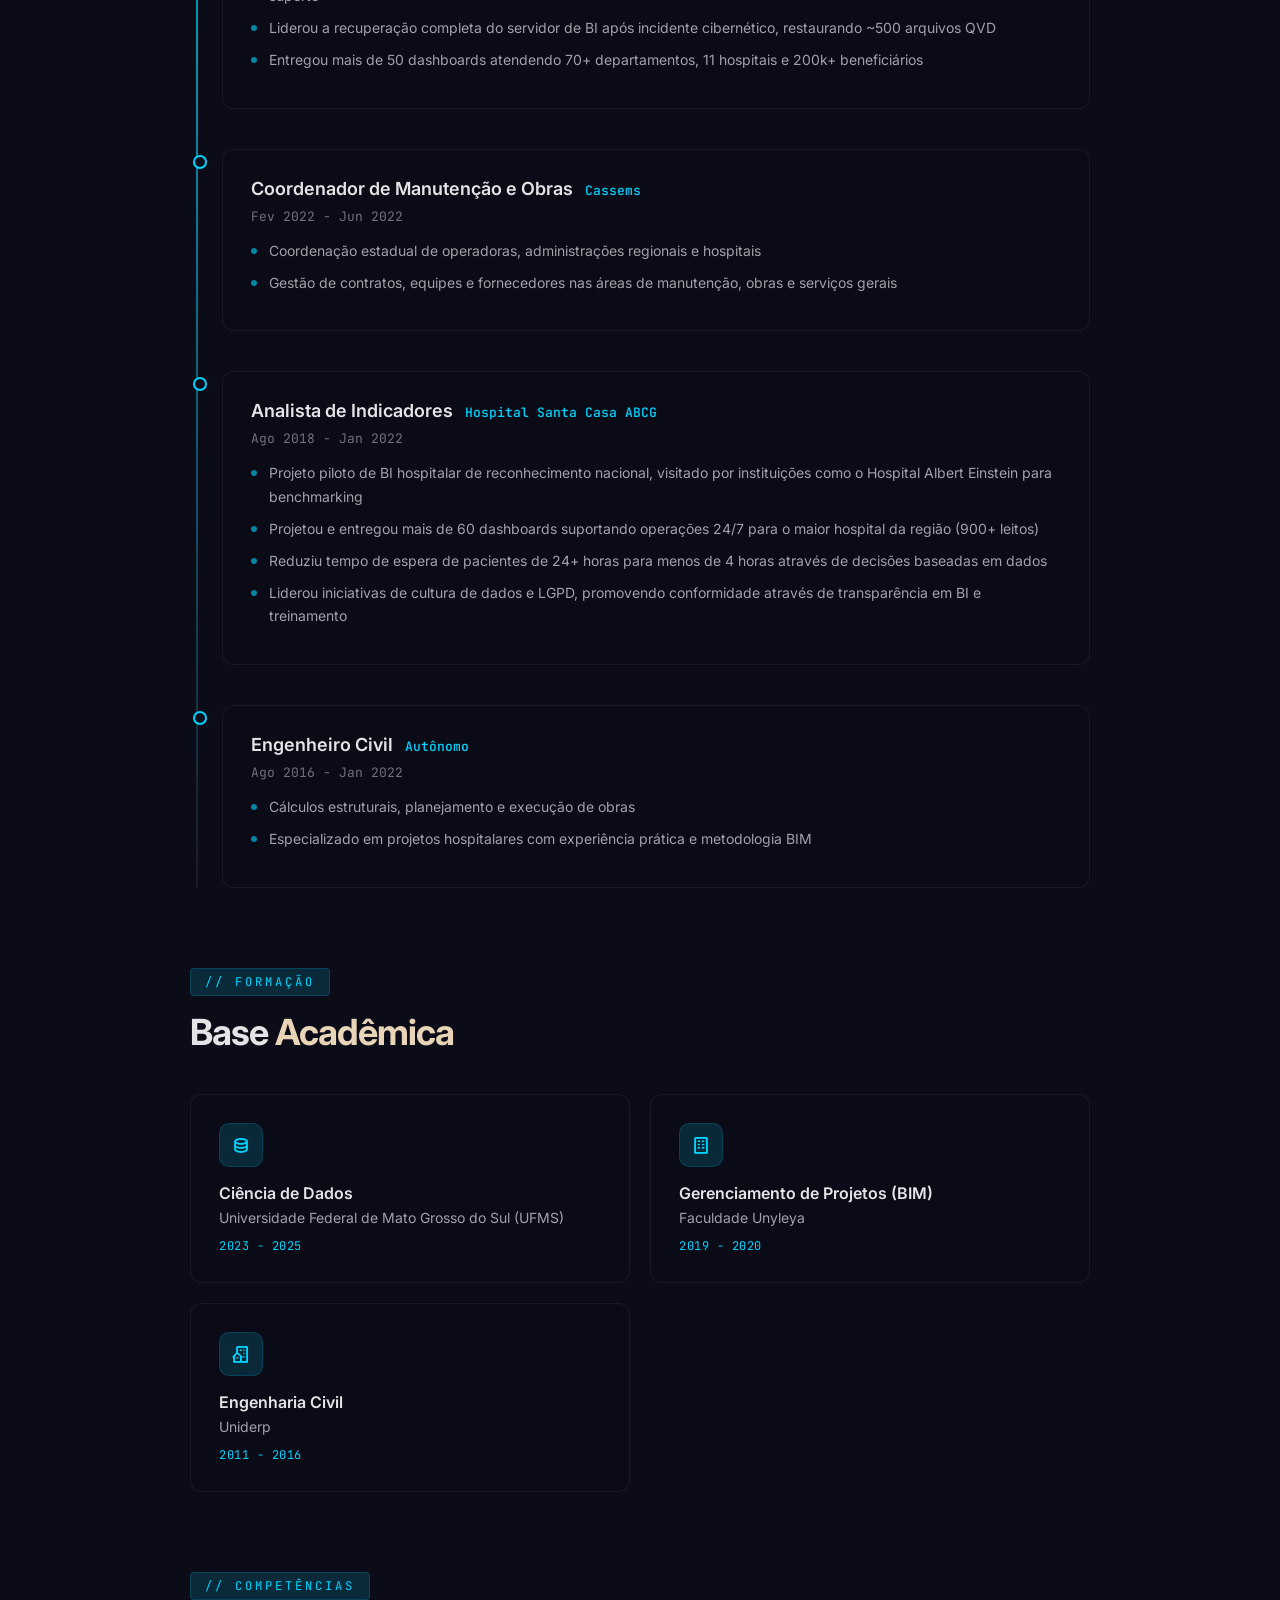
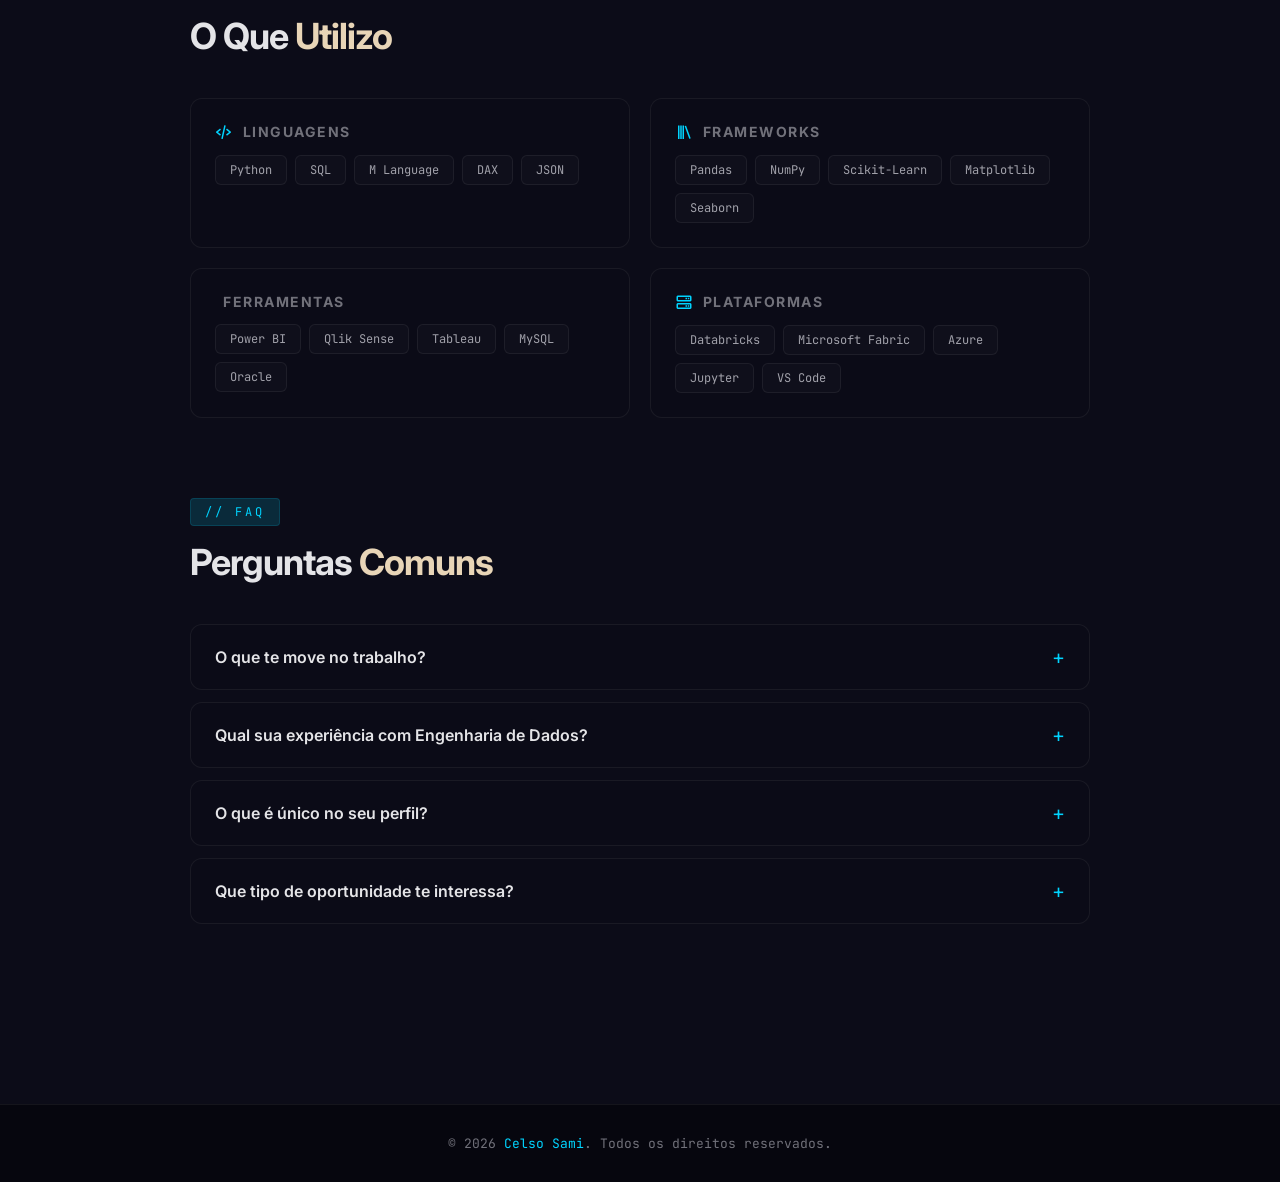
==== commit 3fda69f2: "Update about-pt.html" ====
--- a/about-pt.html
+++ b/about-pt.html
@@ -44,7 +44,7 @@
         <div class="about-hero-content">
             <span class="tag">Sobre Mim</span>
             <h1>Celso <span class="highlight">Sami</span></h1>
-            <p>Data & Analytics Engineer com mais de 8 anos transformando dados complexos em soluções escaláveis e orientadas a negócio nas áreas financeira e de saúde.</p>
+            <p>Data & Analytics Engineer com mais de 9 anos transformando dados complexos em soluções escaláveis e orientadas a negócio.</p>
         </div>
     </section>
 
@@ -53,13 +53,13 @@
 
             <div class="about-narrative">
                 <p>
-                    Comecei minha carreira como Engenheiro Civil, construindo hospitais e gerenciando projetos de infraestrutura. Mas o que realmente me fascinava eram os dados por trás de cada decisão — os números que determinavam quais projetos avançavam, quais recursos eram alocados e quais resultados mudavam vidas.
+                    Comecei minha carreira como Engenheiro Civil, executando e gerenciando projetos de infraestrutura. Mas o que realmente me fascinava eram os dados por trás de cada decisão — os números que determinavam quais projetos avançavam, quais recursos eram alocados e quais resultados mudavam vidas.
                 </p>
                 <p>
                     Em 2018, ainda atuando na construção civil, comecei a desenvolver dashboards e indicadores hospitalares. A interseção entre a disciplina de engenharia e a narrativa dos dados se tornou minha vocação. Em poucos anos, migrei totalmente para Dados &amp; Analytics — e nunca olhei para trás.
                 </p>
                 <p>
-                    Hoje projeto pipelines de dados end-to-end, construo modelos preditivos e lidero ecossistemas de BI que atendem milhares de usuários. Já atuei em cooperativas financeiras reguladas, grandes redes hospitalares e sistemas cooperativos de saúde — sempre na interseção entre profundidade técnica e impacto no negócio.
+                    Hoje projeto pipelines de dados end-to-end, construo modelos preditivos e lidero ecossistemas de BI que atendem milhares de usuários. Já atuei em cooperativas financeiras reguladas, escritórios de advocacia, agronegócios, grandes redes hospitalares e sistemas cooperativos de saúde — sempre na interseção entre profundidade técnica e impacto no negócio.
                 </p>
                 <p>
                     O que mais me move é o momento em que dados brutos se tornam uma decisão — quando um dashboard revela um padrão que ninguém via, quando um modelo previne uma perda, ou quando uma pipeline entrega a informação certa no momento certo.
@@ -167,12 +167,6 @@
                         <h4>Ciência de Dados</h4>
                         <p class="education-school">Universidade Federal de Mato Grosso do Sul (UFMS)</p>
                         <span class="education-date">2023 - 2025</span>
-                    </div>
-                    <div class="education-card">
-                        <div class="education-icon"><i class='bx bx-cloud'></i></div>
-                        <h4>Engenharia de Dados para IA</h4>
-                        <p class="education-school">Data Science Academy</p>
-                        <span class="education-date">2026 (Cursando)</span>
                     </div>
                     <div class="education-card">
                         <div class="education-icon"><i class='bx bx-building'></i></div>
@@ -230,7 +224,7 @@
                         <h4><i class='bx bx-server'></i> Plataformas</h4>
                         <div class="tech-tags">
                             <span class="tech-tag">Databricks</span>
-                            <span class="tech-tag">Denodo</span>
+                            <span class="tech-tag">Microsoft Fabric</span>
                             <span class="tech-tag">Azure</span>
                             <span class="tech-tag">Jupyter</span>
                             <span class="tech-tag">VS Code</span>
@@ -252,7 +246,7 @@
                     </details>
                     <details class="faq-item">
                         <summary>Qual sua experiência com Engenharia de Dados?</summary>
-                        <p>Profunda e end-to-end. Já construí pipelines processando mais de 380 fontes de dados no Databricks, implementei integrações via APIs, orquestrei workflows ETL/ELT e migrei ecossistemas inteiros de BI. Me importo tanto com qualidade e governança de dados quanto com throughput e performance.</p>
+                        <p>End-to-end. Já construí pipelines processando mais de 380 fontes de dados no Databricks, implementei integrações via APIs, orquestrei workflows ETL/ELT e migrei ecossistemas inteiros de BI. Me importo tanto com qualidade e governança de dados quanto com throughput e performance.</p>
                     </details>
                     <details class="faq-item">
                         <summary>O que é único no seu perfil?</summary>
@@ -260,7 +254,7 @@
                     </details>
                     <details class="faq-item">
                         <summary>Que tipo de oportunidade te interessa?</summary>
-                        <p>Sou atraído por papéis onde posso construir soluções de dados que criam impacto mensurável no negócio — seja projetando pipelines, liderando estratégia de BI ou construindo modelos de ML. Thrivo em ambientes onde profundidade técnica encontra problemas reais de negócio.</p>
+                        <p>Sou atraído por papéis onde posso construir soluções de dados que criam impacto mensurável no negócio — seja projetando pipelines, liderando estratégia de BI ou construindo modelos de ML. Gosto de ambientes onde profundidade técnica encontra problemas reais de negócio.</p>
                     </details>
                 </div>
             </div>
